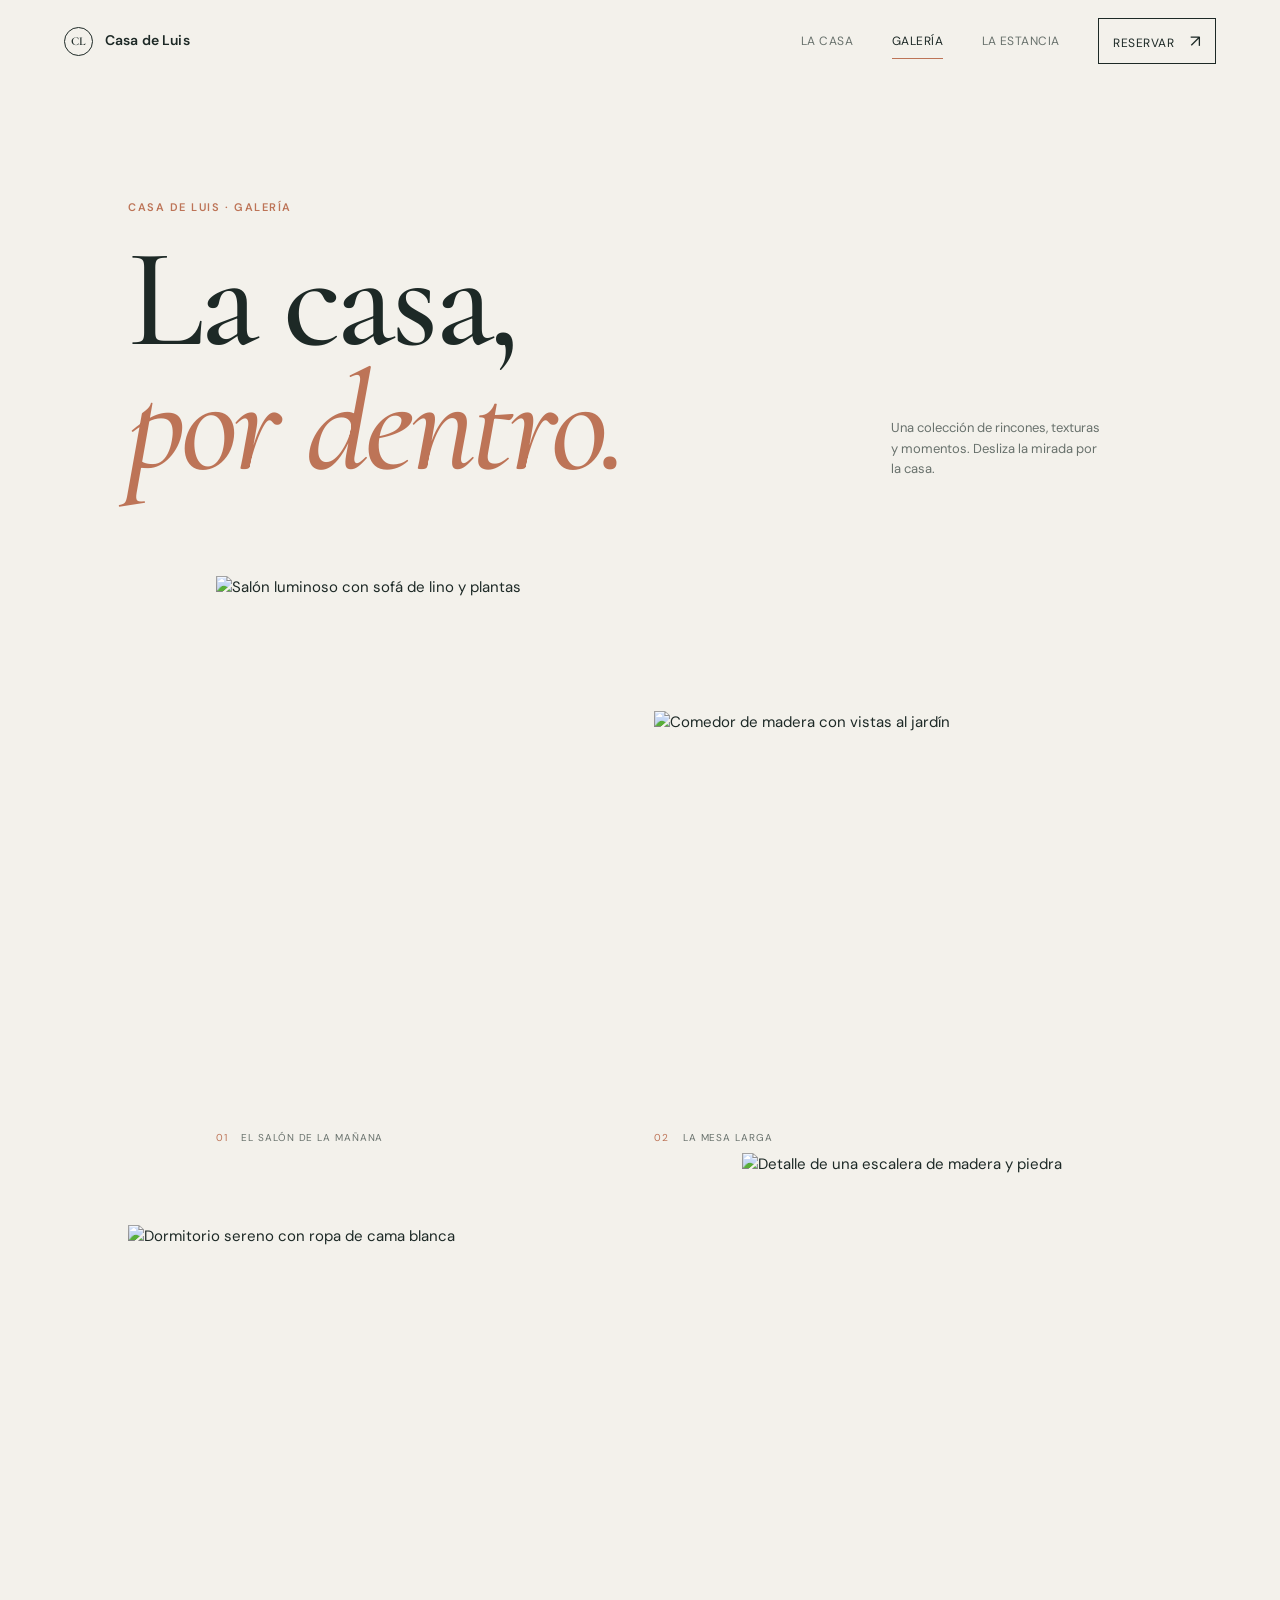
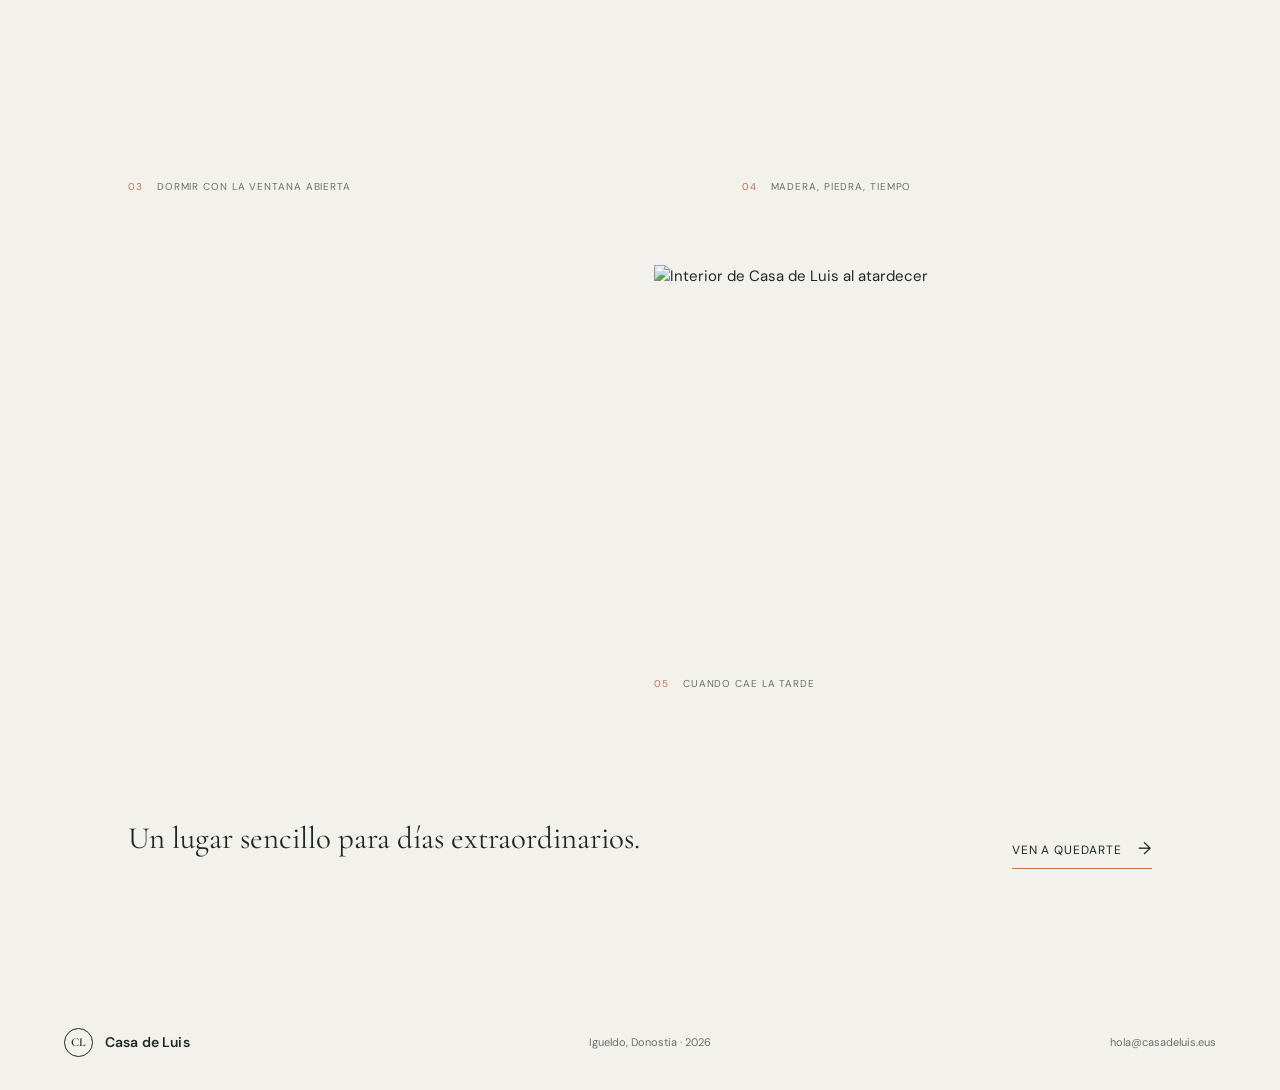
==== galeria.html @ cf302f88 "idea inicial" ====
<!DOCTYPE html>
<html lang="es">
<head>
  <meta charset="UTF-8">
  <meta name="viewport" content="width=device-width, initial-scale=1.0">
  <meta name="description" content="Galería de Casa de Luis en Donostia.">
  <title>Galería | Casa de Luis</title>
  <link rel="preconnect" href="https://fonts.googleapis.com">
  <link rel="preconnect" href="https://fonts.gstatic.com" crossorigin>
  <link href="https://fonts.googleapis.com/css2?family=Cormorant+Garamond:wght@400;500;600;700&family=DM+Sans:wght@400;500;600&display=swap" rel="stylesheet">
  <link rel="stylesheet" href="styles.css">
  <script src="script.js" defer></script>
</head>
<body class="gallery-page">
  <header class="site-header">
    <a class="brand" href="index.html" aria-label="Casa de Luis, inicio"><span class="brand-mark">CL</span><span>Casa de Luis</span></a>
    <button class="menu-toggle" type="button" aria-expanded="false" aria-controls="site-nav">Menú <span>+</span></button>
    <nav class="site-nav" id="site-nav" aria-label="Navegación principal">
      <a href="index.html">La casa</a>
      <a class="active" href="galeria.html">Galería</a>
      <a href="index.html#estancia">La estancia</a>
      <a class="nav-book" href="index.html#reservar">Reservar <span>↗</span></a>
    </nav>
  </header>

  <main>
    <section class="gallery-heading">
      <div>
        <p class="eyebrow">Casa de Luis · Galería</p>
        <h1>La casa,<br><em>por dentro.</em></h1>
      </div>
      <p class="gallery-heading-note">Una colección de rincones, texturas y momentos. Desliza la mirada por la casa.</p>
    </section>

    <section class="gallery-grid" aria-label="Fotografías de la casa">
      <figure class="gallery-item gallery-item-tall"><img src="https://images.unsplash.com/photo-1600607687920-4e2a09cf159d?auto=format&fit=crop&w=1200&q=85" alt="Salón luminoso con sofá de lino y plantas" loading="eager"><figcaption><span>01</span> El salón de la mañana</figcaption></figure>
      <figure class="gallery-item gallery-item-wide"><img src="https://images.unsplash.com/photo-1600607687939-ce8a6c25118c?auto=format&fit=crop&w=1400&q=85" alt="Comedor de madera con vistas al jardín" loading="eager"><figcaption><span>02</span> La mesa larga</figcaption></figure>
      <figure class="gallery-item"><img src="https://images.unsplash.com/photo-1600566753086-00f18fb6b3ea?auto=format&fit=crop&w=1000&q=85" alt="Dormitorio sereno con ropa de cama blanca" loading="lazy"><figcaption><span>03</span> Dormir con la ventana abierta</figcaption></figure>
      <figure class="gallery-item gallery-item-offset"><img src="https://images.unsplash.com/photo-1600566753190-17f0baa2a6c3?auto=format&fit=crop&w=1000&q=85" alt="Detalle de una escalera de madera y piedra" loading="lazy"><figcaption><span>04</span> Madera, piedra, tiempo</figcaption></figure>
      <figure class="gallery-item gallery-item-wide gallery-item-last"><img src="https://images.unsplash.com/photo-1600607687920-4e2a09cf159d?auto=format&fit=crop&w=1400&q=85&sat=-15" alt="Interior de Casa de Luis al atardecer" loading="lazy"><figcaption><span>05</span> Cuando cae la tarde</figcaption></figure>
    </section>

    <section class="gallery-footer">
      <p>Un lugar sencillo para días extraordinarios.</p>
      <a class="text-link" href="index.html#reservar">Ven a quedarte <span>→</span></a>
    </section>
  </main>

  <footer class="site-footer"><a class="brand" href="index.html"><span class="brand-mark">CL</span><span>Casa de Luis</span></a><p>Igueldo, Donostia · 2026</p><a href="mailto:hola@casadeluis.eus">hola@casadeluis.eus</a></footer>
</body>
</html>
---- styles.css ----
:root { --ink: #1d2926; --muted: #68716c; --paper: #f3f1eb; --line: #d4d4c9; --pine: #294840; --clay: #bd7457; --serif: "Cormorant Garamond", Georgia, serif; --sans: "DM Sans", sans-serif; }
* { box-sizing: border-box; }
html { scroll-behavior: smooth; }
body { margin: 0; color: var(--ink); background: var(--paper); font-family: var(--sans); font-size: 15px; line-height: 1.55; }
a { color: inherit; text-decoration: none; }
img { display: block; width: 100%; height: 100%; object-fit: cover; }
.site-header { height: 82px; display: flex; align-items: center; justify-content: space-between; padding: 0 5vw; background: var(--paper); position: relative; z-index: 5; }
.brand { display: flex; align-items: center; gap: 12px; font-size: 14px; font-weight: 600; letter-spacing: .01em; }
.brand-mark { display: grid; place-items: center; width: 29px; height: 29px; border: 1px solid currentColor; border-radius: 50%; font-family: var(--serif); font-size: 12px; }
.site-nav { display: flex; align-items: center; gap: clamp(20px, 3vw, 48px); font-size: 12px; letter-spacing: .04em; text-transform: uppercase; }
.site-nav a { position: relative; color: var(--muted); transition: color .2s ease; }
.site-nav a:hover, .site-nav a.active { color: var(--ink); }
.site-nav a.active::after { content: ""; position: absolute; left: 0; right: 0; bottom: -9px; height: 1px; background: var(--clay); }
.nav-book { border: 1px solid var(--ink); padding: 9px 14px; color: var(--ink) !important; }
.nav-book span, .text-link span, .button span { margin-left: 12px; font-size: 17px; }
.menu-toggle { display: none; border: 0; background: none; color: var(--ink); font: inherit; font-size: 12px; text-transform: uppercase; letter-spacing: .08em; }
.hero { min-height: calc(100vh - 82px); position: relative; color: #f8f5ef; display: flex; align-items: flex-end; overflow: hidden; }
.hero-image { position: absolute; inset: 0; background: url("https://images.unsplash.com/photo-1600607687920-4e2a09cf159d?auto=format&fit=crop&w=2200&q=90") center 55% / cover; transform: scale(1.01); }
.hero-overlay { position: absolute; inset: 0; background: linear-gradient(90deg, rgba(20,34,30,.7) 0%, rgba(20,34,30,.2) 55%, rgba(20,34,30,.08) 100%), linear-gradient(0deg, rgba(17,29,25,.6), transparent 55%); }
.hero-content { position: relative; width: min(600px, 75%); padding: 0 0 9vh 10vw; animation: rise .9s ease both; }
.eyebrow { color: var(--clay); font-size: 11px; font-weight: 600; letter-spacing: .14em; text-transform: uppercase; margin: 0 0 22px; }
.eyebrow.light { color: #d9aa91; }
h1, h2, blockquote { font-family: var(--serif); font-weight: 500; letter-spacing: -.03em; line-height: .88; margin: 0; }
h1 { font-size: clamp(66px, 9vw, 138px); }
h2 { font-size: clamp(55px, 7vw, 104px); }
em { color: var(--clay); font-style: italic; }
.hero-intro { width: 260px; margin: 30px 0 0 3px; color: rgba(255,255,255,.84); font-size: 14px; line-height: 1.6; }
.circle-link { display: grid; place-items: center; width: 52px; height: 52px; border: 1px solid rgba(255,255,255,.65); border-radius: 50%; margin-top: 39px; font-size: 20px; transition: background .2s, color .2s; }
.circle-link:hover { background: #fff; color: var(--pine); }
.hero-side-note { position: absolute; right: 5vw; bottom: 8vh; font-size: 10px; line-height: 1.8; letter-spacing: .15em; opacity: .75; }
.section-grid { display: grid; grid-template-columns: 1fr minmax(380px, 1.35fr) 1fr; gap: 4vw; padding: 17vh 10vw; }
.intro-label { display: flex; gap: 18px; color: var(--muted); font-size: 11px; letter-spacing: .12em; text-transform: uppercase; }
.section-number { color: var(--clay); }
.intro-copy h2, .details-content h2 { margin-bottom: 38px; }
.intro-copy > p:not(.eyebrow) { max-width: 375px; color: var(--muted); line-height: 1.75; }
.text-link { display: inline-block; border-bottom: 1px solid var(--clay); padding-bottom: 7px; margin-top: 28px; font-size: 12px; letter-spacing: .08em; text-transform: uppercase; }
.intro-detail { align-self: end; justify-self: end; max-width: 160px; color: var(--muted); font-family: var(--serif); font-size: 22px; line-height: 1.05; }
.feature-photo { position: relative; height: min(650px, 64vw); margin: 0 5vw; overflow: hidden; }
.feature-photo-image { height: 100%; background: url("https://images.unsplash.com/photo-1600607688969-a5bfcd646154?auto=format&fit=crop&w=1800&q=88") center / cover; }
.photo-caption { position: absolute; right: 22px; bottom: 19px; color: white; font-size: 11px; letter-spacing: .08em; text-transform: uppercase; }
.details { background: #e5e4da; padding-top: 15vh; padding-bottom: 15vh; }
.details-content { grid-column: 2 / 4; }
.amenities { display: grid; grid-template-columns: repeat(4, 1fr); gap: 18px; max-width: 580px; border-top: 1px solid #babeb5; padding-top: 20px; }
.amenities div { display: flex; flex-direction: column; gap: 3px; }
.amenities strong { font-family: var(--serif); font-size: 35px; font-weight: 500; color: var(--clay); }
.amenities span { color: var(--muted); font-size: 11px; text-transform: uppercase; letter-spacing: .05em; }
.quote-section { text-align: center; padding: 18vh 20px; background: var(--paper); }
.quote-mark { color: var(--clay); font-family: var(--serif); font-size: 100px; height: 45px; line-height: 1; }
blockquote { font-size: clamp(44px, 6vw, 86px); }
.quote-section p { color: var(--muted); font-size: 11px; text-transform: uppercase; letter-spacing: .1em; margin-top: 32px; }
.booking { display: flex; justify-content: space-between; align-items: end; gap: 30px; color: #f5f1e9; background: var(--pine); padding: 13vh 10vw; }
.booking h2 { font-size: clamp(65px, 8vw, 115px); }
.booking-action { max-width: 250px; padding-bottom: 5px; }
.booking-action p { color: #b9c4bc; font-size: 13px; margin-bottom: 28px; }
.button { display: inline-block; padding: 13px 17px; font-size: 11px; letter-spacing: .06em; text-transform: uppercase; }
.button-light { color: var(--ink); background: #f1eee6; }
.site-footer { display: flex; justify-content: space-between; align-items: center; padding: 33px 5vw; color: var(--muted); background: var(--paper); font-size: 11px; }
.site-footer .brand { color: var(--ink); }
.site-footer p { margin: 0; }
.gallery-heading { display: flex; justify-content: space-between; align-items: end; padding: 13vh 10vw 10vh; }
.gallery-heading h1 { font-size: clamp(75px, 11vw, 160px); }
.gallery-heading-note { max-width: 210px; color: var(--muted); font-size: 13px; margin: 0 4vw 7px 0; }
.gallery-grid { display: grid; grid-template-columns: repeat(12, 1fr); column-gap: 2.2vw; row-gap: 12vh; padding: 0 10vw 16vh; }
.gallery-item { grid-column: span 5; margin: 0; }
.gallery-item-tall { grid-column: 2 / span 5; }
.gallery-item-wide { grid-column: 7 / span 6; margin-top: 15vh; }
.gallery-item-offset { grid-column: 8 / span 4; margin-top: -8vh; }
.gallery-item-last { margin-top: -1vh; }
.gallery-item img { aspect-ratio: 4 / 5; }
.gallery-item-wide img { aspect-ratio: 1.35 / 1; }
.gallery-item figcaption { display: flex; gap: 14px; margin-top: 13px; color: var(--muted); font-size: 10px; letter-spacing: .09em; text-transform: uppercase; }
.gallery-item figcaption span { color: var(--clay); }
.gallery-footer { display: flex; justify-content: space-between; align-items: center; padding: 0 10vw 14vh; }
.gallery-footer p { font-family: var(--serif); font-size: 31px; margin: 0; }
@keyframes rise { from { opacity: 0; transform: translateY(25px); } to { opacity: 1; transform: translateY(0); } }
@media (max-width: 700px) { .site-header { height: 70px; padding: 0 6vw; } .menu-toggle { display: block; } .menu-toggle span { font-size: 20px; margin-left: 5px; } .site-nav { display: none; position: absolute; top: 70px; left: 0; right: 0; flex-direction: column; align-items: stretch; gap: 0; padding: 12px 6vw 20px; background: var(--paper); box-shadow: 0 12px 20px rgba(29,41,38,.08); } .site-nav.open { display: flex; } .site-nav a { padding: 13px 0; } .site-nav a.active::after { bottom: 8px; right: auto; width: 25px; } .nav-book { padding: 13px 0; border: 0; } .hero { min-height: 720px; } .hero-content { width: 100%; padding: 0 8vw 70px; } .hero h1 { font-size: clamp(62px, 17vw, 100px); } .hero-side-note { display: none; } .section-grid { grid-template-columns: 1fr; gap: 45px; padding: 90px 9vw; } .intro-label { grid-row: 1; } .intro-copy, .details-content { grid-column: 1; } .intro-detail { justify-self: start; } .feature-photo { height: 125vw; margin: 0; } .details { padding-top: 90px; padding-bottom: 90px; } .amenities { grid-template-columns: repeat(2, 1fr); row-gap: 27px; } .booking { display: block; padding: 90px 9vw; } .booking-action { margin-top: 55px; } .site-footer { align-items: flex-start; flex-direction: column; gap: 16px; padding: 30px 6vw; } .gallery-heading { display: block; padding: 80px 9vw 65px; } .gallery-heading h1 { font-size: clamp(68px, 18vw, 108px); } .gallery-heading-note { margin: 40px 0 0; } .gallery-grid { display: block; padding: 0 9vw 95px; } .gallery-item, .gallery-item-wide, .gallery-item-offset, .gallery-item-last { margin: 0 0 65px; } .gallery-item img, .gallery-item-wide img { aspect-ratio: 4 / 5; } .gallery-footer { display: block; padding: 0 9vw 90px; } .gallery-footer p { font-size: 28px; max-width: 250px; margin-bottom: 32px; } }
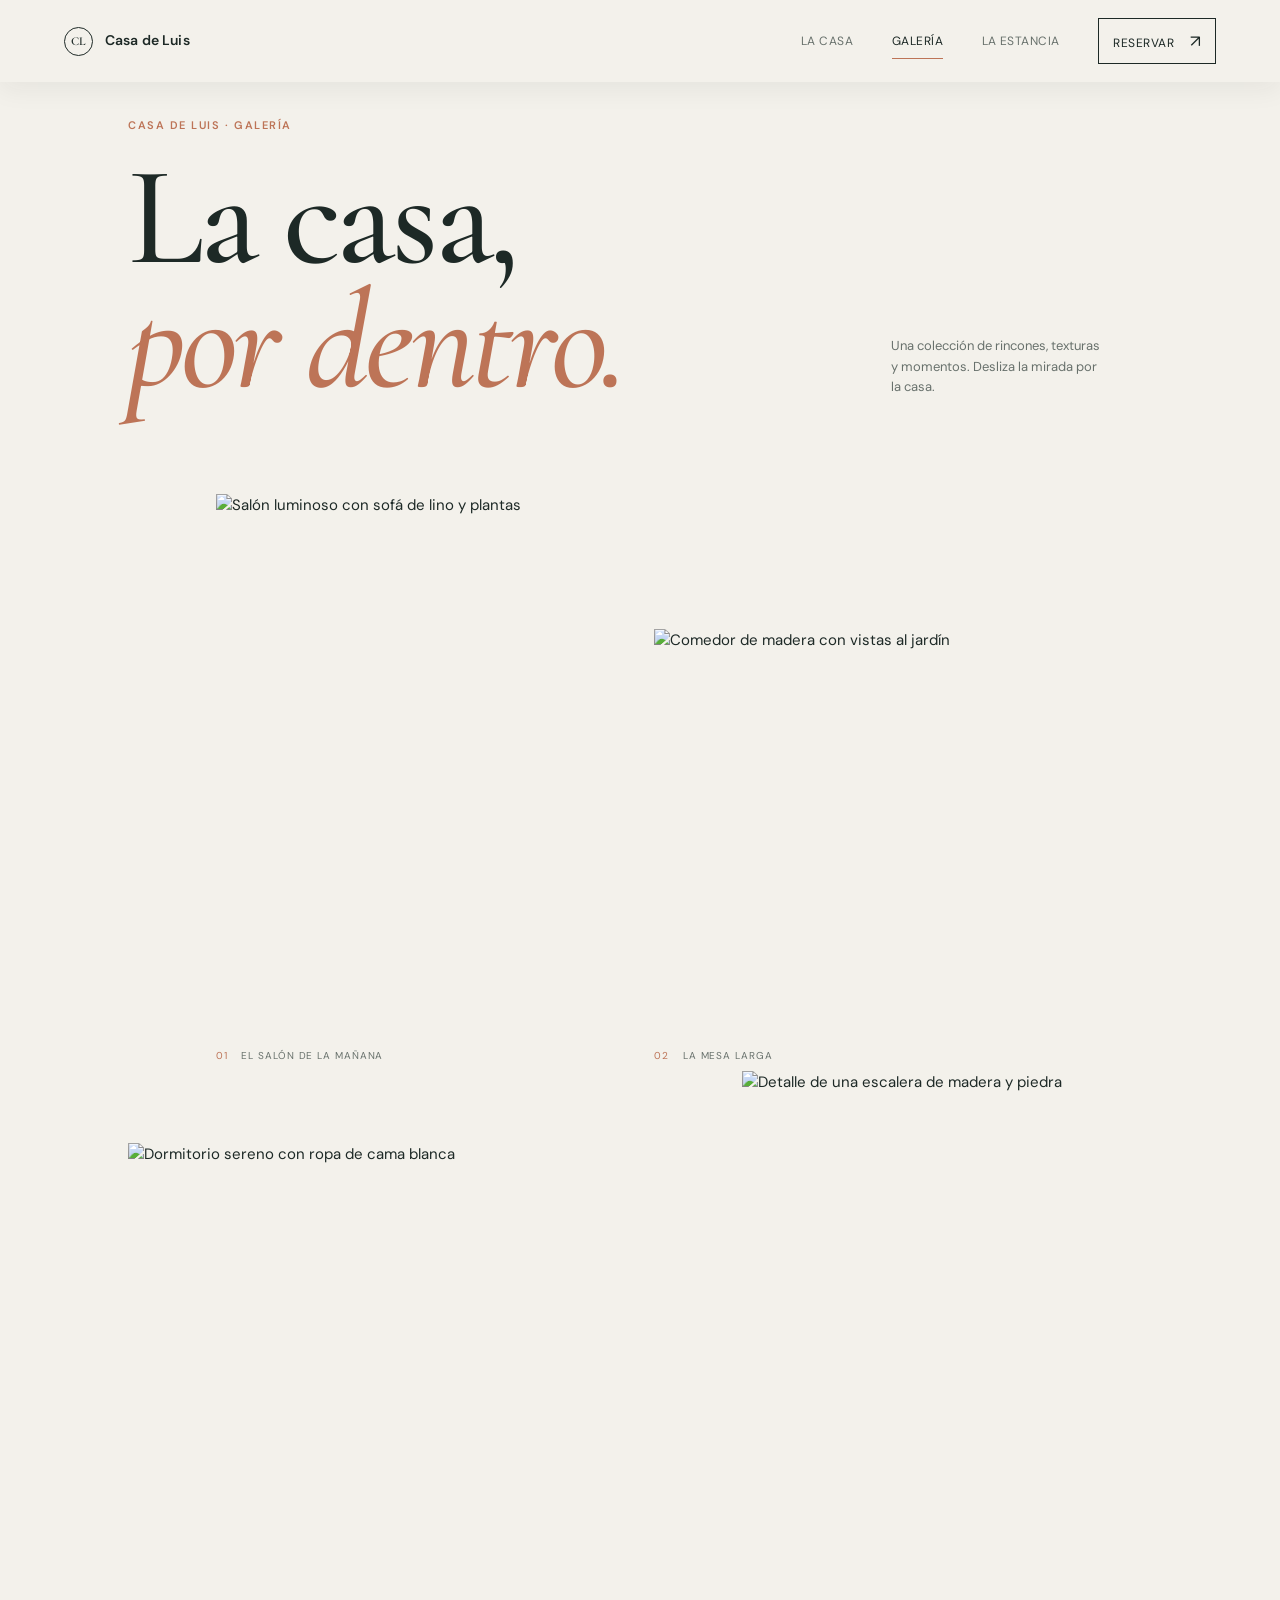
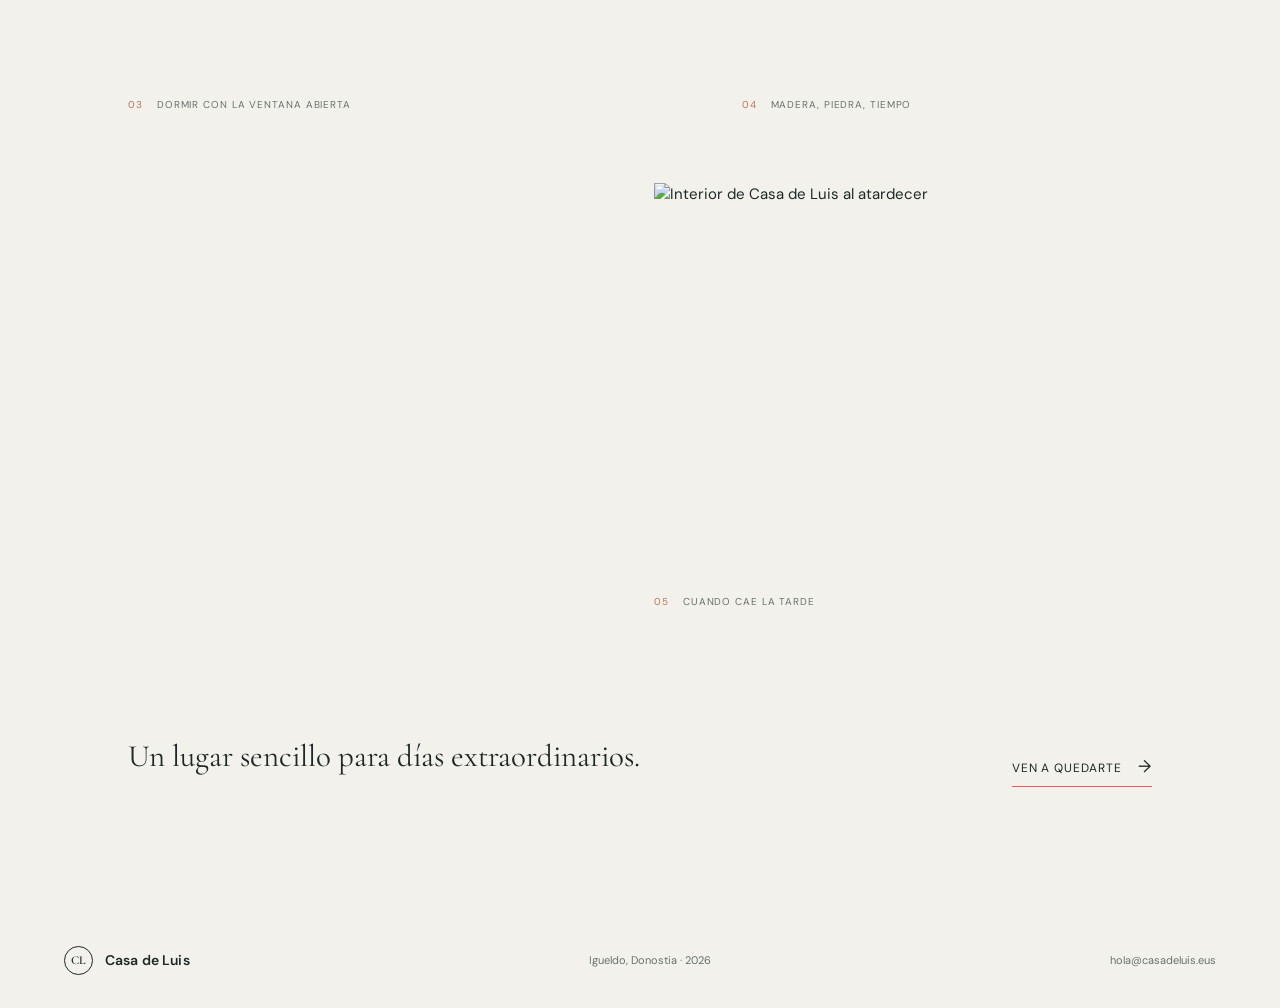
==== commit b235b1a9: "nav fijo" ====
--- a/galeria.html
+++ b/galeria.html
@@ -12,7 +12,7 @@
   <script src="script.js" defer></script>
 </head>
 <body class="gallery-page">
-  <header class="site-header">
+  <header class="site-header gallery-header">
     <a class="brand" href="index.html" aria-label="Casa de Luis, inicio"><span class="brand-mark">CL</span><span>Casa de Luis</span></a>
     <button class="menu-toggle" type="button" aria-expanded="false" aria-controls="site-nav">Menú <span>+</span></button>
     <nav class="site-nav" id="site-nav" aria-label="Navegación principal">
--- a/styles.css
+++ b/styles.css
@@ -5,6 +5,16 @@
 a { color: inherit; text-decoration: none; }
 img { display: block; width: 100%; height: 100%; object-fit: cover; }
 .site-header { height: 82px; display: flex; align-items: center; justify-content: space-between; padding: 0 5vw; background: var(--paper); position: relative; z-index: 5; }
+.hero-header { position: fixed; top: 0; left: 0; right: 0; color: #f8f5ef; background: transparent; transition: background .3s ease, color .3s ease, box-shadow .3s ease; }
+.hero-header .site-nav a, .hero-header .menu-toggle { color: rgba(255,255,255,.86); }
+.hero-header .site-nav a:hover, .hero-header .site-nav a.active { color: #fff; }
+.hero-header .nav-book { border-color: rgba(255,255,255,.75); color: #fff !important; }
+.hero-header.scrolled { color: var(--ink); background: rgba(243,241,235,.96); box-shadow: 0 8px 24px rgba(29,41,38,.1); }
+.hero-header.scrolled .site-nav a, .hero-header.scrolled .menu-toggle { color: var(--muted); }
+.hero-header.scrolled .site-nav a:hover, .hero-header.scrolled .site-nav a.active { color: var(--ink); }
+.hero-header.scrolled .nav-book { border-color: var(--ink); color: var(--ink) !important; }
+.gallery-header { position: fixed; top: 0; left: 0; right: 0; background: rgba(243,241,235,.96); box-shadow: 0 8px 24px rgba(29,41,38,.06); }
+.gallery-header.scrolled { box-shadow: 0 8px 24px rgba(29,41,38,.1); }
 .brand { display: flex; align-items: center; gap: 12px; font-size: 14px; font-weight: 600; letter-spacing: .01em; }
 .brand-mark { display: grid; place-items: center; width: 29px; height: 29px; border: 1px solid currentColor; border-radius: 50%; font-family: var(--serif); font-size: 12px; }
 .site-nav { display: flex; align-items: center; gap: clamp(20px, 3vw, 48px); font-size: 12px; letter-spacing: .04em; text-transform: uppercase; }
@@ -14,7 +24,7 @@
 .nav-book { border: 1px solid var(--ink); padding: 9px 14px; color: var(--ink) !important; }
 .nav-book span, .text-link span, .button span { margin-left: 12px; font-size: 17px; }
 .menu-toggle { display: none; border: 0; background: none; color: var(--ink); font: inherit; font-size: 12px; text-transform: uppercase; letter-spacing: .08em; }
-.hero { min-height: calc(100vh - 82px); position: relative; color: #f8f5ef; display: flex; align-items: flex-end; overflow: hidden; }
+.hero { min-height: 100vh; position: relative; color: #f8f5ef; display: flex; align-items: flex-end; overflow: hidden; }
 .hero-image { position: absolute; inset: 0; background: url("https://images.unsplash.com/photo-1600607687920-4e2a09cf159d?auto=format&fit=crop&w=2200&q=90") center 55% / cover; transform: scale(1.01); }
 .hero-overlay { position: absolute; inset: 0; background: linear-gradient(90deg, rgba(20,34,30,.7) 0%, rgba(20,34,30,.2) 55%, rgba(20,34,30,.08) 100%), linear-gradient(0deg, rgba(17,29,25,.6), transparent 55%); }
 .hero-content { position: relative; width: min(600px, 75%); padding: 0 0 9vh 10vw; animation: rise .9s ease both; }
@@ -73,4 +83,4 @@
 .gallery-footer { display: flex; justify-content: space-between; align-items: center; padding: 0 10vw 14vh; }
 .gallery-footer p { font-family: var(--serif); font-size: 31px; margin: 0; }
 @keyframes rise { from { opacity: 0; transform: translateY(25px); } to { opacity: 1; transform: translateY(0); } }
-@media (max-width: 700px) { .site-header { height: 70px; padding: 0 6vw; } .menu-toggle { display: block; } .menu-toggle span { font-size: 20px; margin-left: 5px; } .site-nav { display: none; position: absolute; top: 70px; left: 0; right: 0; flex-direction: column; align-items: stretch; gap: 0; padding: 12px 6vw 20px; background: var(--paper); box-shadow: 0 12px 20px rgba(29,41,38,.08); } .site-nav.open { display: flex; } .site-nav a { padding: 13px 0; } .site-nav a.active::after { bottom: 8px; right: auto; width: 25px; } .nav-book { padding: 13px 0; border: 0; } .hero { min-height: 720px; } .hero-content { width: 100%; padding: 0 8vw 70px; } .hero h1 { font-size: clamp(62px, 17vw, 100px); } .hero-side-note { display: none; } .section-grid { grid-template-columns: 1fr; gap: 45px; padding: 90px 9vw; } .intro-label { grid-row: 1; } .intro-copy, .details-content { grid-column: 1; } .intro-detail { justify-self: start; } .feature-photo { height: 125vw; margin: 0; } .details { padding-top: 90px; padding-bottom: 90px; } .amenities { grid-template-columns: repeat(2, 1fr); row-gap: 27px; } .booking { display: block; padding: 90px 9vw; } .booking-action { margin-top: 55px; } .site-footer { align-items: flex-start; flex-direction: column; gap: 16px; padding: 30px 6vw; } .gallery-heading { display: block; padding: 80px 9vw 65px; } .gallery-heading h1 { font-size: clamp(68px, 18vw, 108px); } .gallery-heading-note { margin: 40px 0 0; } .gallery-grid { display: block; padding: 0 9vw 95px; } .gallery-item, .gallery-item-wide, .gallery-item-offset, .gallery-item-last { margin: 0 0 65px; } .gallery-item img, .gallery-item-wide img { aspect-ratio: 4 / 5; } .gallery-footer { display: block; padding: 0 9vw 90px; } .gallery-footer p { font-size: 28px; max-width: 250px; margin-bottom: 32px; } }+@media (max-width: 700px) { .site-header { height: 70px; padding: 0 6vw; } .hero-header { color: #f8f5ef; } .menu-toggle { display: block; } .menu-toggle span { font-size: 20px; margin-left: 5px; } .site-nav { display: none; position: absolute; top: 70px; left: 0; right: 0; flex-direction: column; align-items: stretch; gap: 0; padding: 12px 6vw 20px; background: var(--paper); box-shadow: 0 12px 20px rgba(29,41,38,.08); } .site-nav.open { display: flex; } .site-nav a { padding: 13px 0; } .site-nav a.active::after { bottom: 8px; right: auto; width: 25px; } .nav-book { padding: 13px 0; border: 0; } .hero { min-height: 720px; } .hero-content { width: 100%; padding: 0 8vw 70px; } .hero h1 { font-size: clamp(62px, 17vw, 100px); } .hero-side-note { display: none; } .section-grid { grid-template-columns: 1fr; gap: 45px; padding: 90px 9vw; } .intro-label { grid-row: 1; } .intro-copy, .details-content { grid-column: 1; } .intro-detail { justify-self: start; } .feature-photo { height: 125vw; margin: 0; } .details { padding-top: 90px; padding-bottom: 90px; } .amenities { grid-template-columns: repeat(2, 1fr); row-gap: 27px; } .booking { display: block; padding: 90px 9vw; } .booking-action { margin-top: 55px; } .site-footer { align-items: flex-start; flex-direction: column; gap: 16px; padding: 30px 6vw; } .gallery-heading { display: block; padding: 80px 9vw 65px; } .gallery-heading h1 { font-size: clamp(68px, 18vw, 108px); } .gallery-heading-note { margin: 40px 0 0; } .gallery-grid { display: block; padding: 0 9vw 95px; } .gallery-item, .gallery-item-wide, .gallery-item-offset, .gallery-item-last { margin: 0 0 65px; } .gallery-item img, .gallery-item-wide img { aspect-ratio: 4 / 5; } .gallery-footer { display: block; padding: 0 9vw 90px; } .gallery-footer p { font-size: 28px; max-width: 250px; margin-bottom: 32px; } }
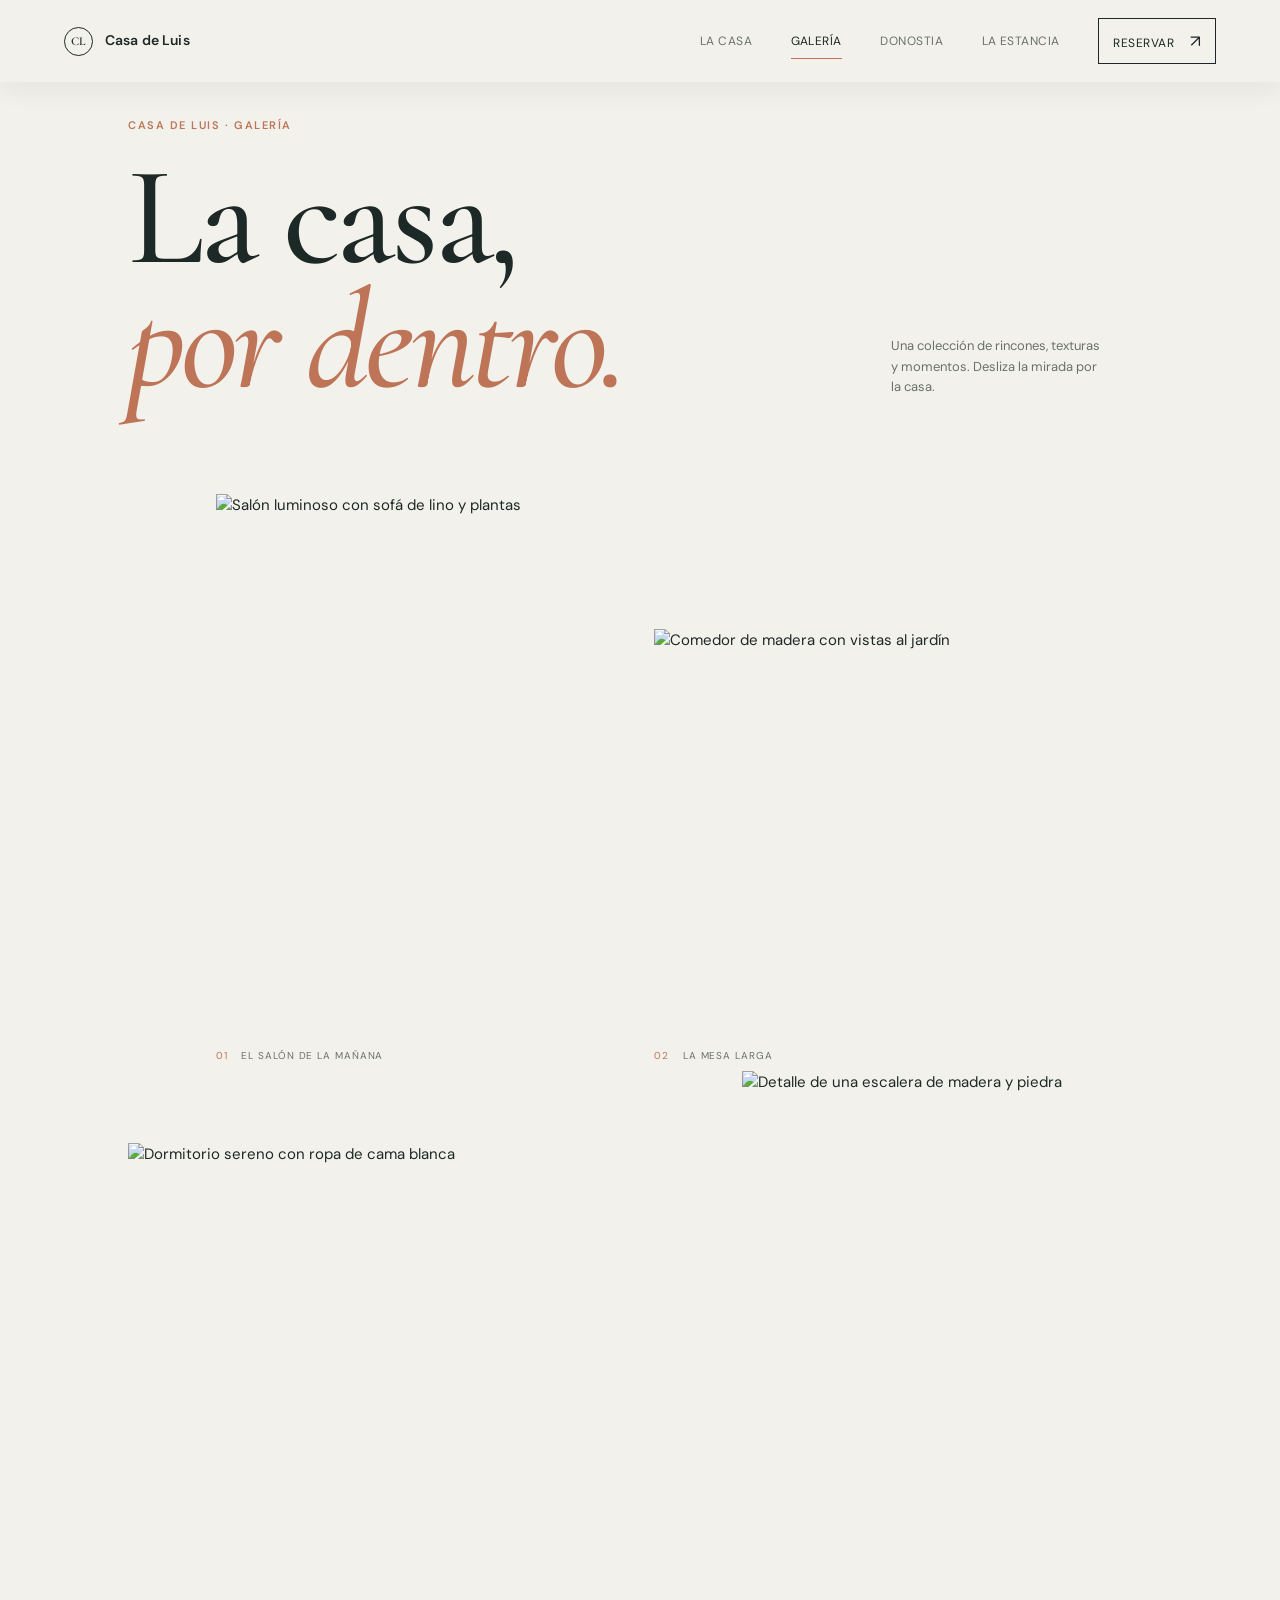
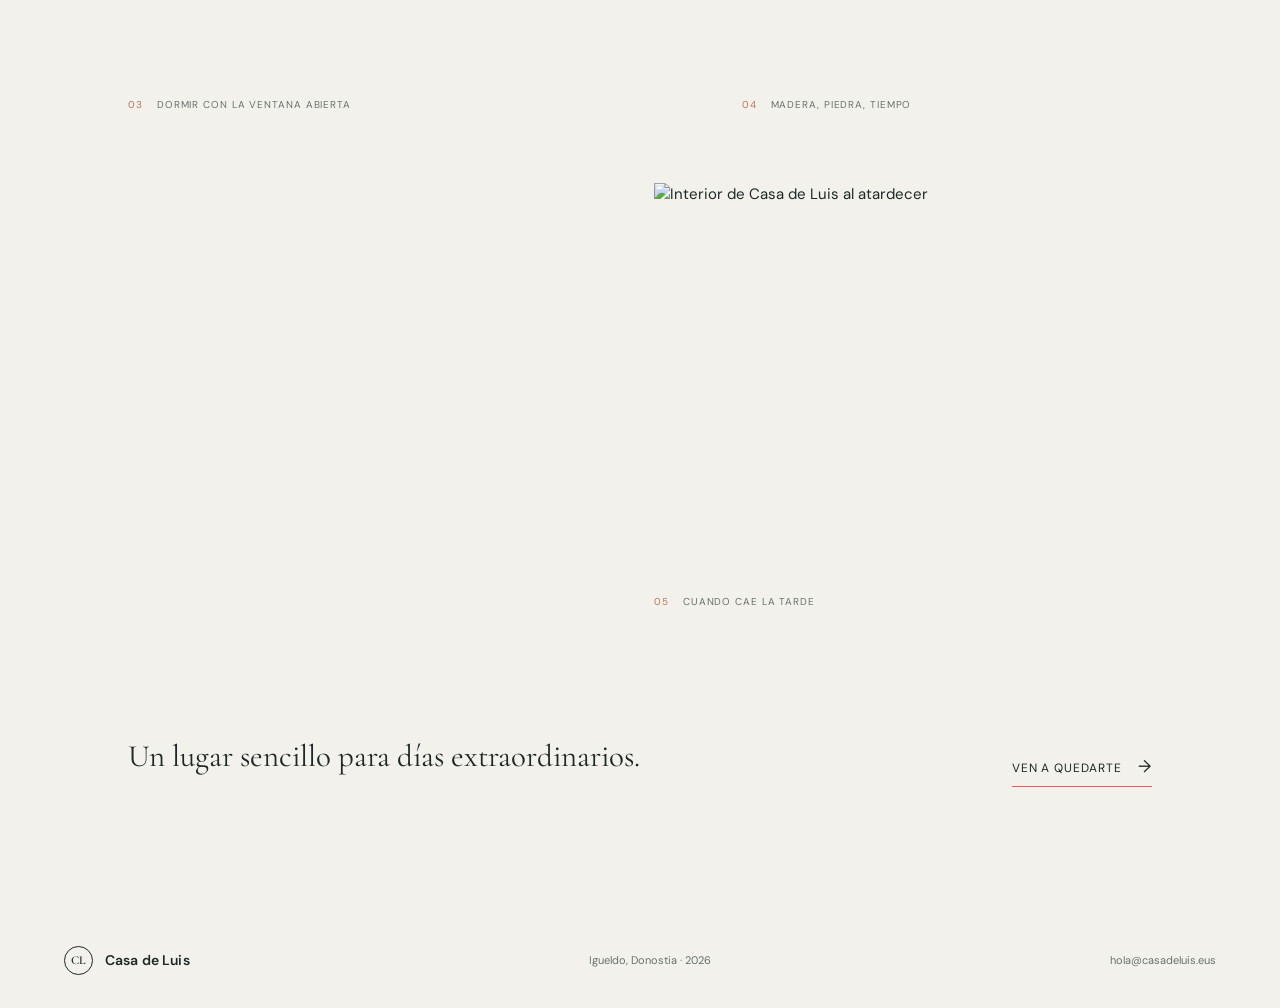
==== commit 6aee1696: "he metido donostia" ====
--- a/galeria.html
+++ b/galeria.html
@@ -18,6 +18,7 @@
     <nav class="site-nav" id="site-nav" aria-label="Navegación principal">
       <a href="index.html">La casa</a>
       <a class="active" href="galeria.html">Galería</a>
+      <a href="donostia.html">Donostia</a>
       <a href="index.html#estancia">La estancia</a>
       <a class="nav-book" href="index.html#reservar">Reservar <span>↗</span></a>
     </nav>
--- a/styles.css
+++ b/styles.css
@@ -82,5 +82,38 @@
 .gallery-item figcaption span { color: var(--clay); }
 .gallery-footer { display: flex; justify-content: space-between; align-items: center; padding: 0 10vw 14vh; }
 .gallery-footer p { font-family: var(--serif); font-size: 31px; margin: 0; }
+
+.donostia-page { background: var(--paper); }
+.donostia-hero {
+  position: relative;
+  min-height: 82vh;
+  display: flex;
+  align-items: flex-end;
+  padding: 18vh 10vw 7vh;
+  background: linear-gradient(90deg, rgba(18, 31, 28, 0.72), rgba(18, 31, 28, 0.22)), url("https://images.unsplash.com/photo-1500375592092-40eb2168fd21?auto=format&fit=crop&w=2000&q=90") center / cover no-repeat;
+  color: #f5f1e9;
+}
+.donostia-hero-content { position: relative; max-width: 720px; }
+.donostia-hero h1 { font-size: clamp(74px, 9vw, 150px); }
+.donostia-lead { max-width: 430px; margin-top: 22px; color: rgba(255,255,255,0.84); font-size: 15px; line-height: 1.7; }
+.donostia-hero-badges { display: flex; flex-wrap: wrap; gap: 15px; margin-top: 30px; }
+.donostia-badge { display: inline-flex; align-items: center; padding: 10px 16px; border: 1px solid rgba(255,255,255,0.55); background: rgba(255,255,255,0.05); color: rgba(255,255,255,0.9); font-size: 10px; letter-spacing: .1em; text-transform: uppercase; }
+.donostia-showcase { padding-top: 16vh; padding-bottom: 14vh; }
+.donostia-copy p:not(.eyebrow) { max-width: 420px; color: var(--muted); line-height: 1.8; }
+.donostia-side-card { align-self: end; justify-self: end; width: min(180px, 100%); padding: 26px 20px; border: 1px solid var(--line); background: rgba(255,255,255,0.3); }
+.donostia-side-card strong { display: block; font-family: var(--serif); font-size: 44px; line-height: 1; color: var(--clay); }
+.donostia-side-card span { display: block; margin-top: 8px; color: var(--muted); font-size: 11px; letter-spacing: .08em; text-transform: uppercase; }
+.donostia-moments { background: #e5dfd6; padding: 14vh 10vw 16vh; }
+.donostia-moments-header { display: flex; justify-content: space-between; align-items: end; gap: 20px; margin-bottom: 54px; }
+.donostia-moments-header h2 { font-size: clamp(56px, 6vw, 94px); }
+.donostia-moments-grid { display: grid; grid-template-columns: repeat(3, minmax(0, 1fr)); gap: 2rem; }
+.donostia-card { background: rgba(255,255,255,0.15); border: 1px solid rgba(41,72,64,0.14); }
+.donostia-card img { aspect-ratio: 4 / 5; width: 100%; object-fit: cover; }
+.donostia-card-copy { padding: 26px 20px 30px; }
+.donostia-card-copy span { color: var(--clay); font-size: 10px; font-weight: 600; letter-spacing: .14em; text-transform: uppercase; }
+.donostia-card-copy h3 { margin: 14px 0 10px; font-family: var(--serif); font-size: clamp(32px, 3vw, 40px); font-weight: 500; }
+.donostia-card-copy p { margin: 0; color: var(--muted); line-height: 1.7; }
+.donostia-quote { text-align: center; padding: 16vh 20px 12vh; }
+.donostia-banner { margin-top: 0; }
 @keyframes rise { from { opacity: 0; transform: translateY(25px); } to { opacity: 1; transform: translateY(0); } }
-@media (max-width: 700px) { .site-header { height: 70px; padding: 0 6vw; } .hero-header { color: #f8f5ef; } .menu-toggle { display: block; } .menu-toggle span { font-size: 20px; margin-left: 5px; } .site-nav { display: none; position: absolute; top: 70px; left: 0; right: 0; flex-direction: column; align-items: stretch; gap: 0; padding: 12px 6vw 20px; background: var(--paper); box-shadow: 0 12px 20px rgba(29,41,38,.08); } .site-nav.open { display: flex; } .site-nav a { padding: 13px 0; } .site-nav a.active::after { bottom: 8px; right: auto; width: 25px; } .nav-book { padding: 13px 0; border: 0; } .hero { min-height: 720px; } .hero-content { width: 100%; padding: 0 8vw 70px; } .hero h1 { font-size: clamp(62px, 17vw, 100px); } .hero-side-note { display: none; } .section-grid { grid-template-columns: 1fr; gap: 45px; padding: 90px 9vw; } .intro-label { grid-row: 1; } .intro-copy, .details-content { grid-column: 1; } .intro-detail { justify-self: start; } .feature-photo { height: 125vw; margin: 0; } .details { padding-top: 90px; padding-bottom: 90px; } .amenities { grid-template-columns: repeat(2, 1fr); row-gap: 27px; } .booking { display: block; padding: 90px 9vw; } .booking-action { margin-top: 55px; } .site-footer { align-items: flex-start; flex-direction: column; gap: 16px; padding: 30px 6vw; } .gallery-heading { display: block; padding: 80px 9vw 65px; } .gallery-heading h1 { font-size: clamp(68px, 18vw, 108px); } .gallery-heading-note { margin: 40px 0 0; } .gallery-grid { display: block; padding: 0 9vw 95px; } .gallery-item, .gallery-item-wide, .gallery-item-offset, .gallery-item-last { margin: 0 0 65px; } .gallery-item img, .gallery-item-wide img { aspect-ratio: 4 / 5; } .gallery-footer { display: block; padding: 0 9vw 90px; } .gallery-footer p { font-size: 28px; max-width: 250px; margin-bottom: 32px; } }+@media (max-width: 700px) { .site-header { height: 70px; padding: 0 6vw; } .hero-header { color: #f8f5ef; } .menu-toggle { display: block; } .menu-toggle span { font-size: 20px; margin-left: 5px; } .site-nav { display: none; position: absolute; top: 70px; left: 0; right: 0; flex-direction: column; align-items: stretch; gap: 0; padding: 12px 6vw 20px; background: var(--paper); box-shadow: 0 12px 20px rgba(29,41,38,.08); } .site-nav.open { display: flex; } .site-nav a { padding: 13px 0; } .site-nav a.active::after { bottom: 8px; right: auto; width: 25px; } .nav-book { padding: 13px 0; border: 0; } .hero { min-height: 720px; } .hero-content { width: 100%; padding: 0 8vw 70px; } .hero h1 { font-size: clamp(62px, 17vw, 100px); } .hero-side-note { display: none; } .section-grid { grid-template-columns: 1fr; gap: 45px; padding: 90px 9vw; } .intro-label { grid-row: 1; } .intro-copy, .details-content { grid-column: 1; } .intro-detail { justify-self: start; } .feature-photo { height: 125vw; margin: 0; } .details { padding-top: 90px; padding-bottom: 90px; } .amenities { grid-template-columns: repeat(2, 1fr); row-gap: 27px; } .booking { display: block; padding: 90px 9vw; } .booking-action { margin-top: 55px; } .site-footer { align-items: flex-start; flex-direction: column; gap: 16px; padding: 30px 6vw; } .gallery-heading { display: block; padding: 80px 9vw 65px; } .gallery-heading h1 { font-size: clamp(68px, 18vw, 108px); } .gallery-heading-note { margin: 40px 0 0; } .gallery-grid { display: block; padding: 0 9vw 95px; } .gallery-item, .gallery-item-wide, .gallery-item-offset, .gallery-item-last { margin: 0 0 65px; } .gallery-item img, .gallery-item-wide img { aspect-ratio: 4 / 5; } .gallery-footer { display: block; padding: 0 9vw 90px; } .gallery-footer p { font-size: 28px; max-width: 250px; margin-bottom: 32px; } .donostia-hero { min-height: 68vh; padding: 22vh 9vw 7vh; } .donostia-showcase { padding-top: 90px; padding-bottom: 90px; } .donostia-moments { padding: 90px 9vw; } .donostia-moments-header { display: block; } .donostia-moments-grid { grid-template-columns: 1fr; } .donostia-side-card { justify-self: start; width: 180px; } }
